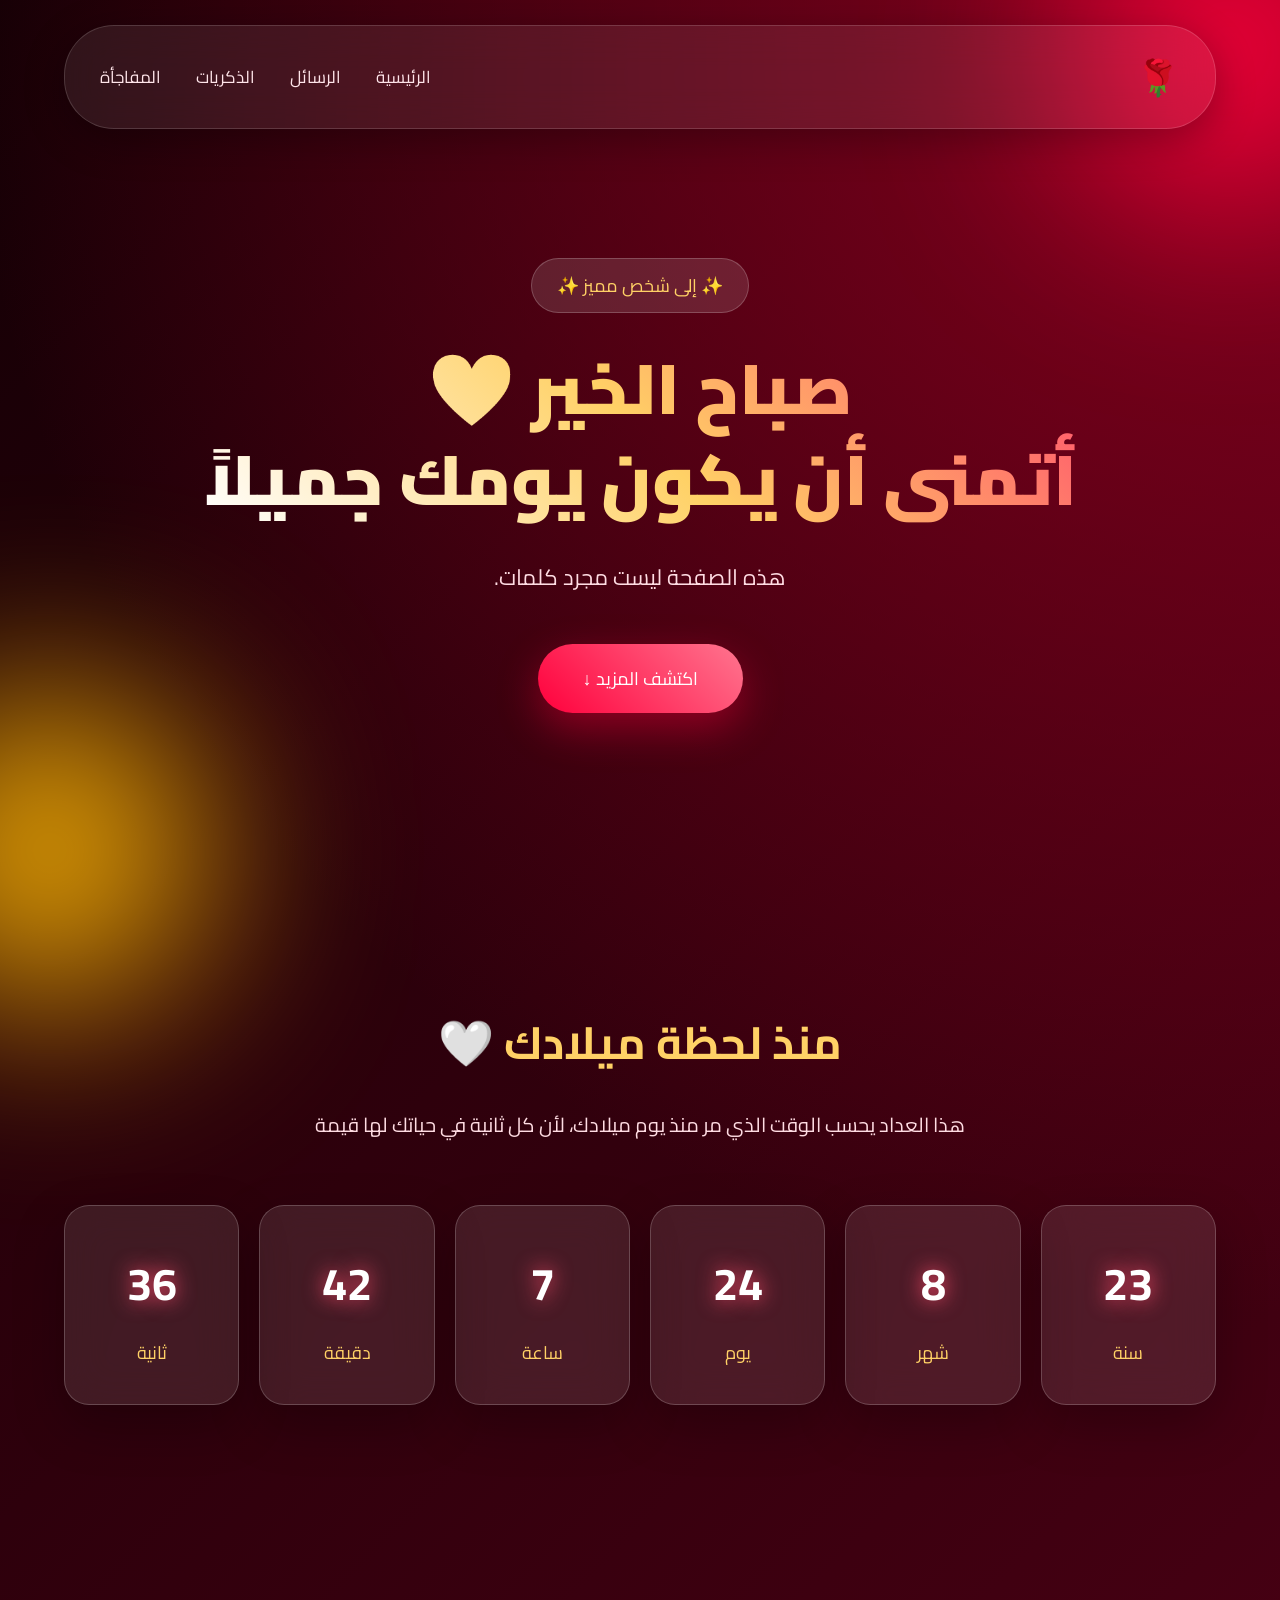
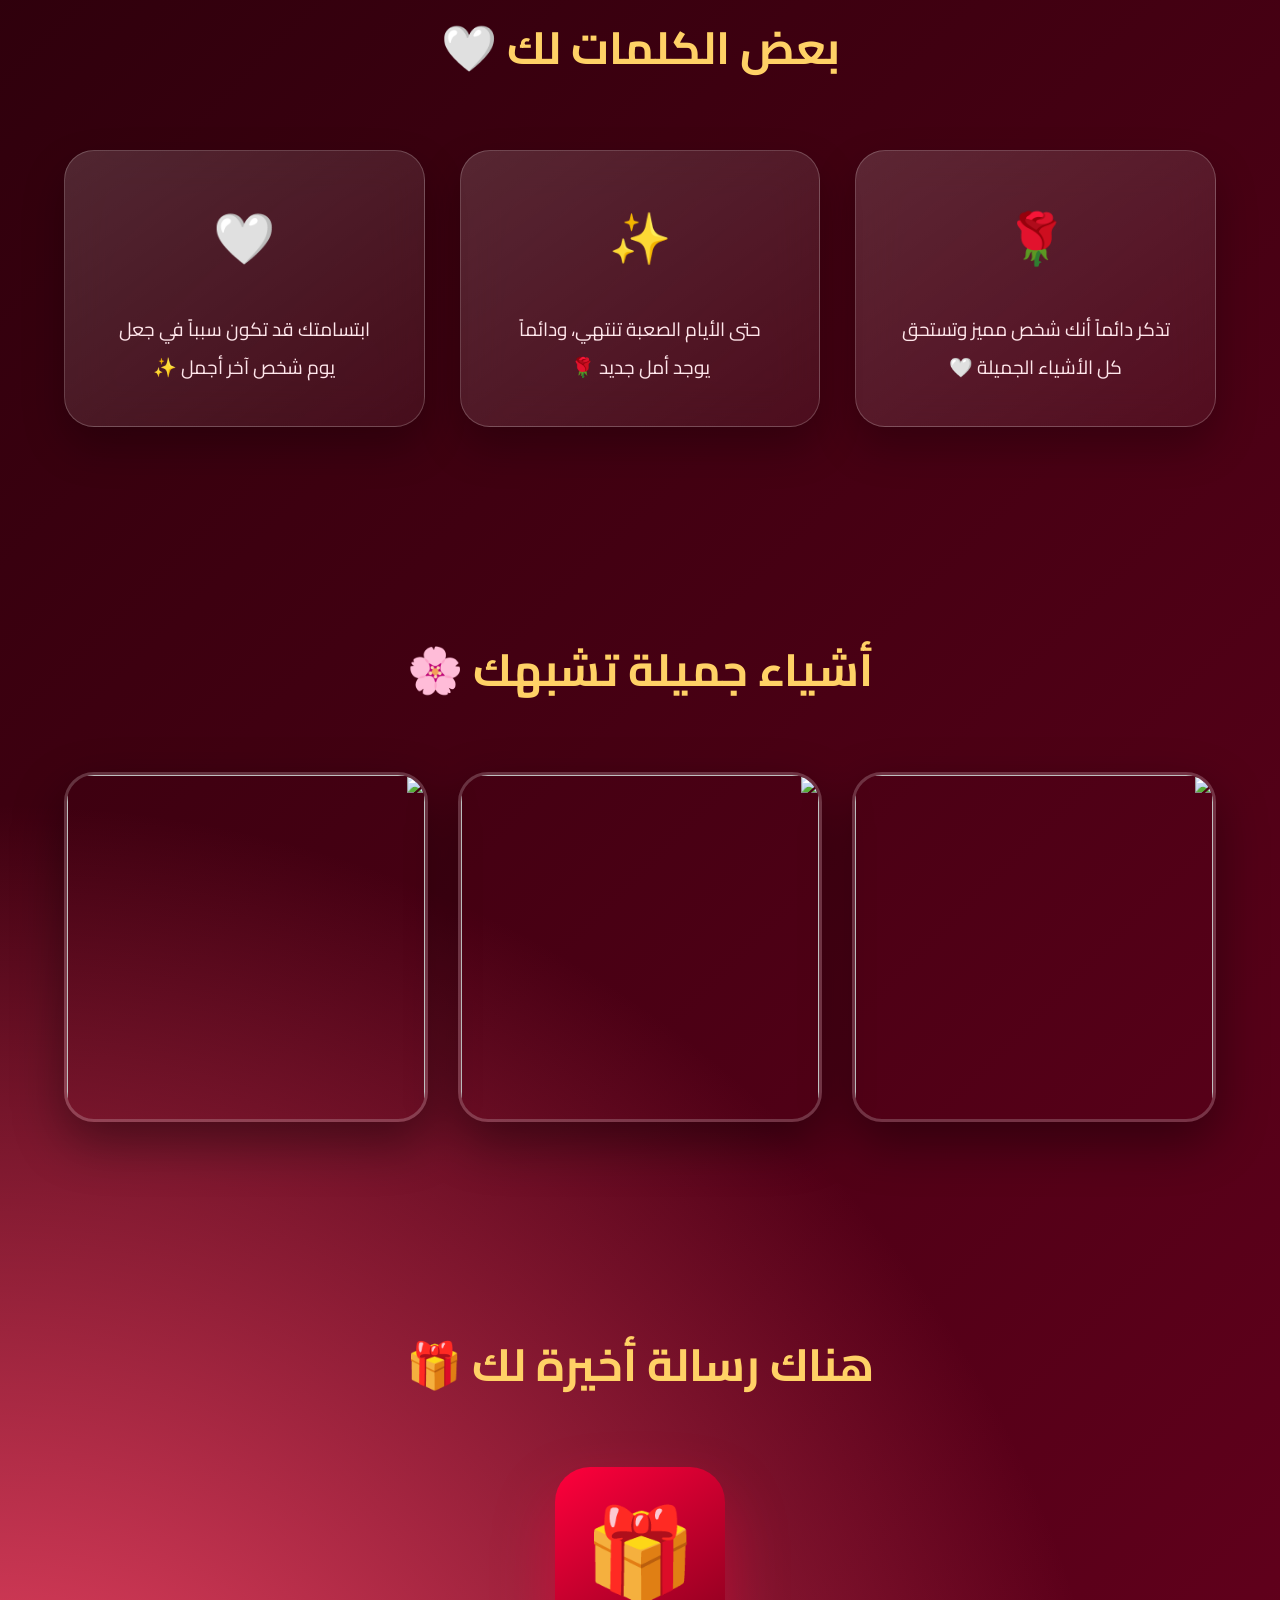
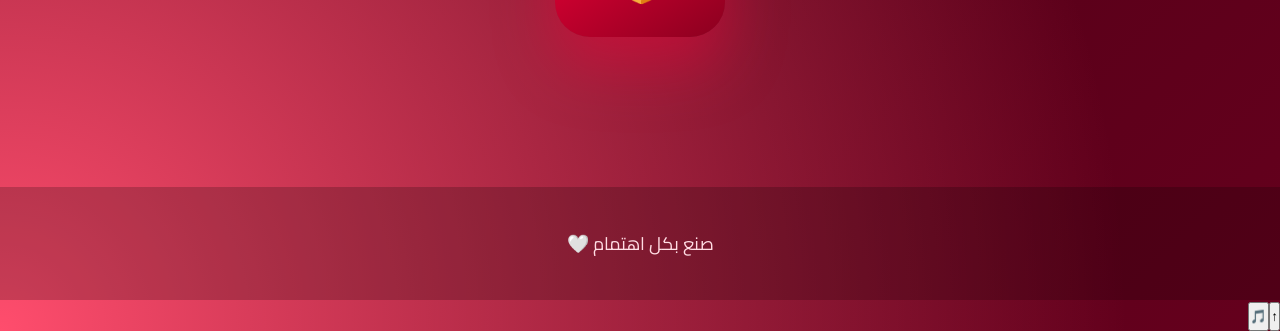
==== home.html @ 2ee4ba19 "Add files via upload" ====
<!doctype html>
<html lang="ar" dir="rtl">
  <head>
    <meta charset="UTF-8" />

    <meta name="viewport" content="width=device-width, initial-scale=1.0" />

    <title>إلى شخص مميز 🤍</title>

    <link rel="stylesheet" href="style.css" />

    <link rel="preconnect" href="https://fonts.googleapis.com" />

    <link rel="preconnect" href="https://fonts.gstatic.com" crossorigin />

    <link
      href="https://fonts.googleapis.com/css2?family=Cairo:wght@300;400;600;700;900&display=swap"
      rel="stylesheet"
    />
  </head>

  <body>
    <!-- Loading -->

    <div class="loading">
      <div class="loader-heart">❤️</div>

      <h2>أهلاً بك 🤍</h2>

      <p>يتم تجهيز شيء خاص لك...</p>
    </div>

    <!-- Background -->

    <div class="particles"></div>

    <div class="hearts"></div>

    <!-- Navbar -->

    <nav class="navbar">
      <div class="nav-logo">🌹</div>

      <ul>
        <li>الرئيسية</li>

        <li>الرسائل</li>

        <li>الذكريات</li>

        <li>المفاجأة</li>
      </ul>
    </nav>

    <!-- Hero Section -->

    <section class="hero">
      <div class="hero-content">
        <span> ✨ إلى شخص مميز ✨ </span>

        <h1>هناك أشخاص يجعلون للحياة معنى أجمل</h1>

        <p>هذه الصفحة ليست مجرد كلمات... بل لحظات ورسائل صنعت خصيصاً لك 🤍</p>

        <a href="#counter"> اكتشف المزيد ↓ </a>
      </div>
    </section>

    <!-- Birthday Counter -->

    <section id="counter" class="counter-section">
      <h2>منذ لحظة ميلادك 🤍</h2>

      <p>
        هذا العداد يحسب الوقت الذي مر منذ يوم ميلادك، لأن كل ثانية في حياتك لها
        قيمة
      </p>

      <div class="counter-box">
        <div class="time">
          <h3 id="years">0</h3>

          <span> سنة </span>
        </div>

        <div class="time">
          <h3 id="months">0</h3>

          <span> شهر </span>
        </div>

        <div class="time">
          <h3 id="days">0</h3>

          <span> يوم </span>
        </div>

        <div class="time">
          <h3 id="hours">0</h3>

          <span> ساعة </span>
        </div>

        <div class="time">
          <h3 id="minutes">0</h3>

          <span> دقيقة </span>
        </div>

        <div class="time">
          <h3 id="seconds">0</h3>

          <span> ثانية </span>
        </div>
      </div>
    </section>

    <!-- Messages -->

    <section class="messages">
      <h2>بعض الكلمات لك 🤍</h2>

      <div class="message-grid">
        <div class="message-card">
          <h3>🌹</h3>

          <p>لا تنسى أبداً أنك شخص مميز، وأن وجودك يصنع فرقاً.</p>
        </div>

        <div class="message-card">
          <h3>✨</h3>

          <p>مهما كانت الأيام صعبة، دائماً يوجد شيء جميل ينتظرك.</p>
        </div>

        <div class="message-card">
          <h3>🤍</h3>

          <p>ابتسم دائماً، فأنت تستحق كل الأشياء الجميلة.</p>
        </div>
      </div>
    </section>

    <!-- Flowers Gallery -->

    <section class="gallery">
      <h2>أشياء جميلة تشبهك 🌸</h2>

      <div class="gallery-container">
        <img src="images/rose1.jpg" />

        <img src="images/rose2.jpg" />

        <img src="images/flowers.jpg" />
      </div>
    </section>

    <!-- Surprise -->

    <section class="surprise">
      <h2>هناك رسالة أخيرة لك 🎁</h2>

      <div class="gift" id="gift">🎁</div>

      <div class="hidden-message" id="hiddenMessage">
        <p>
          تذكر دائماً أنك شخص يستحق السعادة، وأن كل خطوة تخطوها تقربك من شيء
          أجمل. لا تتوقف عن الحلم، ولا تنسى قيمة نفسك 🤍
        </p>
      </div>
    </section>

    <footer>صنع بكل اهتمام 🤍</footer>

    <script src="script.js"></script>
  </body>
</html>
---- style.css ----
/* =====================================
        Global Settings
===================================== */


*{

    margin:0;
    padding:0;
    box-sizing:border-box;

    font-family:"Cairo",sans-serif;

}


html{

    scroll-behavior:smooth;

}


body{

    min-height:100vh;

    background:

    radial-gradient(circle at top right,#8b001f,transparent 35%),

    radial-gradient(circle at bottom left,#ff4d6d,transparent 30%),

    linear-gradient(

        135deg,

        #140005,

        #3d0010,

        #65001d

    );


    color:white;

    overflow-x:hidden;

}




/* =====================================
        Selection
===================================== */


::selection{

    background:#ffb703;

    color:#000;

}





/* =====================================
        Loading Screen
===================================== */


.loading{

    position:fixed;

    inset:0;

    background:

    linear-gradient(

    135deg,

    #120006,

    #8b001f

    );


    display:flex;

    flex-direction:column;

    justify-content:center;

    align-items:center;


    z-index:9999;


    animation:hideLoading 1s ease 3s forwards;

}



.loader-heart{

    font-size:80px;

    animation:

    heartbeat 1s infinite;

}



.loading h2{

    margin-top:20px;

    font-size:35px;

}



.loading p{

    margin-top:10px;

    color:#ffd6dd;

}





@keyframes heartbeat{


    0%{

        transform:scale(1);

    }


    50%{

        transform:scale(1.2);

    }


    100%{

        transform:scale(1);

    }


}




@keyframes hideLoading{


    to{

        opacity:0;

        visibility:hidden;

    }


}





/* =====================================
        Floating Hearts
===================================== */


.hearts{

    position:fixed;

    width:100%;

    height:100%;

    top:0;

    left:0;

    pointer-events:none;

    overflow:hidden;

    z-index:-1;

}



.heart{

    position:absolute;

    bottom:-50px;

    color:#fff;

    opacity:.7;


    animation:floatHeart linear infinite;


}



@keyframes floatHeart{


    from{

        transform:

        translateY(0)

        rotate(0deg);


        opacity:0;


    }



    20%{

        opacity:1;

    }




    to{

        transform:

        translateY(-120vh)

        rotate(360deg);



        opacity:0;


    }


}








/* =====================================
        Particles Background
===================================== */


.particles::before,
.particles::after{


    content:"";

    position:fixed;


    width:300px;

    height:300px;


    border-radius:50%;


    filter:blur(100px);


    z-index:-2;



}



.particles::before{


    background:#ff003c;


    top:-100px;

    right:-100px;


    animation:moveGlow 8s infinite alternate;


}




.particles::after{


    background:#ffb703;


    bottom:-100px;

    left:-100px;


    animation:moveGlow 10s infinite alternate;


}




@keyframes moveGlow{


    from{

        transform:translate(0);

    }


    to{

        transform:translate(80px,-50px);

    }


}






/* =====================================
        Flower Images
===================================== */


.flowers img{


    position:fixed;


    width:180px;


    opacity:.25;


    z-index:-1;


}




.flower1{

    top:10%;

    left:-40px;

    transform:rotate(30deg);


}



.flower2{


    bottom:5%;

    right:-50px;


    transform:rotate(-40deg);


}




.flower3{


    top:45%;

    left:50%;


    width:100px!important;


}
/* =====================================
        Navbar
===================================== */


.navbar{

    width:90%;

    position:fixed;

    top:25px;

    left:50%;

    transform:translateX(-50%);


    display:flex;

    justify-content:space-between;

    align-items:center;


    padding:18px 35px;


    background:rgba(255,255,255,.08);


    backdrop-filter:blur(20px);


    border:1px solid rgba(255,255,255,.15);


    border-radius:50px;


    z-index:1000;


    box-shadow:

    0 10px 40px rgba(0,0,0,.3);


}



.nav-logo{

    font-size:35px;


    animation:rotateRose 5s infinite linear;


}



@keyframes rotateRose{


    from{

        transform:rotate(0);

    }


    to{

        transform:rotate(360deg);

    }


}




.navbar ul{


    display:flex;


    list-style:none;


    gap:35px;


}




.navbar li{


    cursor:pointer;


    font-size:17px;


    color:#ffe5ea;


    transition:.3s;


}




.navbar li:hover{


    color:#ffb703;


    transform:translateY(-3px);


}







/* =====================================
        Hero Section
===================================== */


.hero{


    min-height:100vh;


    display:flex;


    align-items:center;


    justify-content:center;


    text-align:center;


    padding:120px 20px 50px;


}




.hero-content{


    max-width:900px;


    animation:heroShow 1.5s ease;


}




.hero-content span{


    display:inline-block;


    padding:10px 25px;


    border-radius:50px;


    background:rgba(255,255,255,.12);


    border:1px solid rgba(255,255,255,.2);


    color:#ffd166;


    font-size:18px;


    margin-bottom:30px;


}




.hero h1{


    font-size:70px;


    line-height:1.3;


    font-weight:900;


    background:linear-gradient(

    45deg,

    #fff,

    #ffd166,

    #ff4d6d

    );


    -webkit-background-clip:text;


    color:transparent;


}



.hero p{


    margin-top:30px;


    font-size:22px;


    color:#ffdce3;


    line-height:2;


}



.hero a{


    display:inline-block;


    margin-top:45px;


    padding:18px 45px;


    border-radius:50px;


    text-decoration:none;


    color:white;


    background:

    linear-gradient(

    45deg,

    #ff003c,

    #ff758f

    );


    font-size:18px;


    box-shadow:

    0 15px 40px rgba(255,0,60,.4);


    transition:.4s;


}




.hero a:hover{


    transform:translateY(-8px) scale(1.05);


    box-shadow:

    0 25px 60px rgba(255,0,60,.6);


}




@keyframes heroShow{


    from{

        opacity:0;

        transform:translateY(80px);


    }


    to{

        opacity:1;

        transform:translateY(0);


    }


}








/* =====================================
        Glass Effect General
===================================== */


.counter-section,
.messages,
.gallery,
.surprise{


    width:90%;


    margin:auto;


    padding:100px 0;


}




/* =====================================
        Birthday Counter
===================================== */


.counter-section{

    text-align:center;

}



.counter-section h2{

    font-size:45px;

    margin-bottom:20px;


    color:#ffd166;

}



.counter-section > p{

    max-width:700px;

    margin:auto;

    color:#ffdce3;

    font-size:20px;

    line-height:2;

}





.counter-box{


    margin-top:60px;


    display:grid;


    grid-template-columns:

    repeat(6,1fr);


    gap:20px;


}



.time{


    padding:35px 15px;


    background:

    rgba(255,255,255,.1);


    backdrop-filter:blur(20px);



    border-radius:25px;


    border:

    1px solid rgba(255,255,255,.2);



    box-shadow:


    0 20px 50px rgba(0,0,0,.25);



    transition:.4s;


}




.time:hover{


    transform:

    translateY(-15px)

    scale(1.05);



    background:

    rgba(255,255,255,.18);



}




.time h3{


    font-size:45px;


    color:#fff;


    text-shadow:


    0 0 20px #ff4d6d;


}



.time span{


    display:block;


    margin-top:10px;


    color:#ffd166;


    font-size:18px;


}







/* =====================================
        Messages Section
===================================== */


.messages h2,
.gallery h2,
.surprise h2{


    text-align:center;


    font-size:45px;


    margin-bottom:60px;


    color:#ffd166;


}




.message-grid{


    display:grid;


    grid-template-columns:

    repeat(auto-fit,minmax(280px,1fr));


    gap:35px;


}





.message-card{


    padding:40px;


    min-height:260px;



    display:flex;


    flex-direction:column;


    justify-content:center;


    align-items:center;


    text-align:center;



    background:


    linear-gradient(

    145deg,

    rgba(255,255,255,.15),

    rgba(255,255,255,.05)

    );



    border-radius:30px;



    border:

    1px solid rgba(255,255,255,.2);



    backdrop-filter:blur(20px);



    transition:.5s;



    box-shadow:


    0 20px 40px rgba(0,0,0,.25);


}




.message-card:hover{


    transform:

    translateY(-15px)

    rotate(2deg);



    box-shadow:


    0 30px 70px rgba(255,0,60,.3);


}





.message-card h3{


    font-size:50px;


    margin-bottom:25px;


}




.message-card p{


    font-size:19px;


    color:#ffe6eb;


    line-height:2;


}





/* =====================================
        Gallery
===================================== */


.gallery-container{


    display:grid;


    grid-template-columns:

    repeat(auto-fit,minmax(250px,1fr));


    gap:30px;


}




.gallery-container img{


    width:100%;


    height:350px;


    object-fit:cover;


    border-radius:30px;



    border:

    3px solid rgba(255,255,255,.2);



    transition:.5s;



    box-shadow:


    0 20px 50px rgba(0,0,0,.4);



}





.gallery-container img:hover{


    transform:


    scale(1.08);


    border-color:#ffd166;



}





/* =====================================
        Surprise Gift
===================================== */


.surprise{

    text-align:center;

}



.gift{


    width:170px;

    height:170px;


    margin:50px auto;



    display:flex;


    justify-content:center;


    align-items:center;



    font-size:90px;


    cursor:pointer;



    background:

    linear-gradient(

    145deg,

    #ff003c,

    #8b001f

    );



    border-radius:35px;



    box-shadow:


    0 30px 60px rgba(255,0,60,.4);



    transition:.5s;



    animation:

    giftFloat 3s infinite ease-in-out;



}





.gift:hover{


    transform:

    scale(1.15)

    rotate(5deg);



}




@keyframes giftFloat{


    0%,100%{

        transform:translateY(0);

    }


    50%{

        transform:translateY(-20px);

    }


}







.hidden-message{


    display:none;


    max-width:750px;


    margin:40px auto;


    padding:45px;



    background:

    rgba(255,255,255,.12);



    border-radius:30px;


    backdrop-filter:blur(25px);



    border:

    1px solid rgba(255,255,255,.25);



    animation:

    messageShow .8s ease;


}



.hidden-message p{


    font-size:22px;


    line-height:2.2;


    color:#ffe8ed;



}



@keyframes messageShow{


    from{


        opacity:0;


        transform:scale(.7);


    }


    to{


        opacity:1;


        transform:scale(1);


    }


}







/* =====================================
        Footer
===================================== */


footer{


    text-align:center;


    padding:40px;


    background:

    rgba(0,0,0,.2);



    color:#ffdce3;


    font-size:18px;


}






/* =====================================
        Mobile Responsive
===================================== */



@media(max-width:900px){



.navbar{


    width:95%;


    padding:15px 20px;


}



.navbar ul{


    gap:15px;


}



.navbar li{


    font-size:13px;


}




.hero h1{


    font-size:45px;


}




.hero p{


    font-size:17px;


}





.counter-box{


    grid-template-columns:

    repeat(3,1fr);


}




}





@media(max-width:600px){



.navbar{


    display:none;


}




.hero{


    padding-top:80px;


}



.hero h1{


    font-size:34px;


}



.hero-content span{


    font-size:14px;


}




.counter-box{


    grid-template-columns:

    repeat(2,1fr);


}



.time{


    padding:25px 10px;


}



.time h3{


    font-size:35px;


}



.counter-section h2,
.messages h2,
.gallery h2,
.surprise h2{


    font-size:32px;


}




.message-card{


    padding:30px 20px;


}




.gallery-container img{


    height:280px;


}



.gift{


    width:130px;


    height:130px;


    font-size:65px;


}



.hidden-message p{


    font-size:18px;


}



}






/* =====================================
        Smooth Animation
===================================== */


section{


    animation:

    sectionFade 1s ease;


}




@keyframes sectionFade{


    from{


        opacity:0;


        transform:translateY(50px);


    }



    to{


        opacity:1;


        transform:translateY(0);


    }


}
/* =====================================
        Login Page Design
===================================== */


.login-container{

    min-height:100vh;

    display:flex;

    justify-content:center;

    align-items:center;

    padding:30px;

}



.login-card{

    width:450px;

    padding:50px 40px;

    text-align:center;


    background:

    linear-gradient(

    145deg,

    rgba(255,255,255,.15),

    rgba(255,255,255,.05)

    );


    backdrop-filter:blur(25px);


    border-radius:35px;


    border:

    1px solid rgba(255,255,255,.25);



    box-shadow:

    0 30px 80px rgba(0,0,0,.5);



    animation:

    loginShow 1.2s ease;



}



@keyframes loginShow{


from{

opacity:0;

transform:

translateY(80px)

scale(.8);

}


to{


opacity:1;

transform:

translateY(0)

scale(1);


}


}





.logo{


    width:100px;

    height:100px;

    margin:auto;


    display:flex;

    justify-content:center;

    align-items:center;



    font-size:55px;



    border-radius:50%;


    background:

    rgba(255,255,255,.1);



    box-shadow:

    0 0 40px rgba(255,0,60,.5);



    animation:

    logoPulse 2s infinite;


}





@keyframes logoPulse{


50%{

transform:scale(1.1);

}


}






.login-card h1{


    margin-top:30px;


    font-size:45px;



    background:

    linear-gradient(

    45deg,

    #ffd166,

    #ff4d6d

    );


    -webkit-background-clip:text;

    color:transparent;



}



.login-card h3{


    margin-top:15px;


    color:#ffe0e7;


    font-size:22px;


}



.login-card p{


    margin-top:20px;


    line-height:2;


    color:#ffdce3;


}





.input-box{


    margin-top:35px;


}



.input-box input{


    width:100%;


    padding:18px 25px;


    border:none;


    outline:none;


    border-radius:50px;



    background:

    rgba(255,255,255,.15);



    color:white;


    font-size:18px;


    text-align:center;



    border:

    1px solid rgba(255,255,255,.3);



}



.input-box input::placeholder{


color:#ffdce3;


}







#enterBtn{


    width:100%;


    margin-top:25px;


    padding:18px;


    border:none;


    border-radius:50px;


    cursor:pointer;


    font-size:20px;


    font-weight:bold;



    color:white;



    background:

    linear-gradient(

    45deg,

    #ff003c,

    #ff758f

    );



    box-shadow:

    0 15px 40px rgba(255,0,60,.5);



    transition:.4s;


}





#enterBtn:hover{


    transform:

    translateY(-7px);



    box-shadow:

    0 25px 60px rgba(255,0,60,.7);


}





#error{


display:block;


margin-top:20px;


font-size:18px;


}
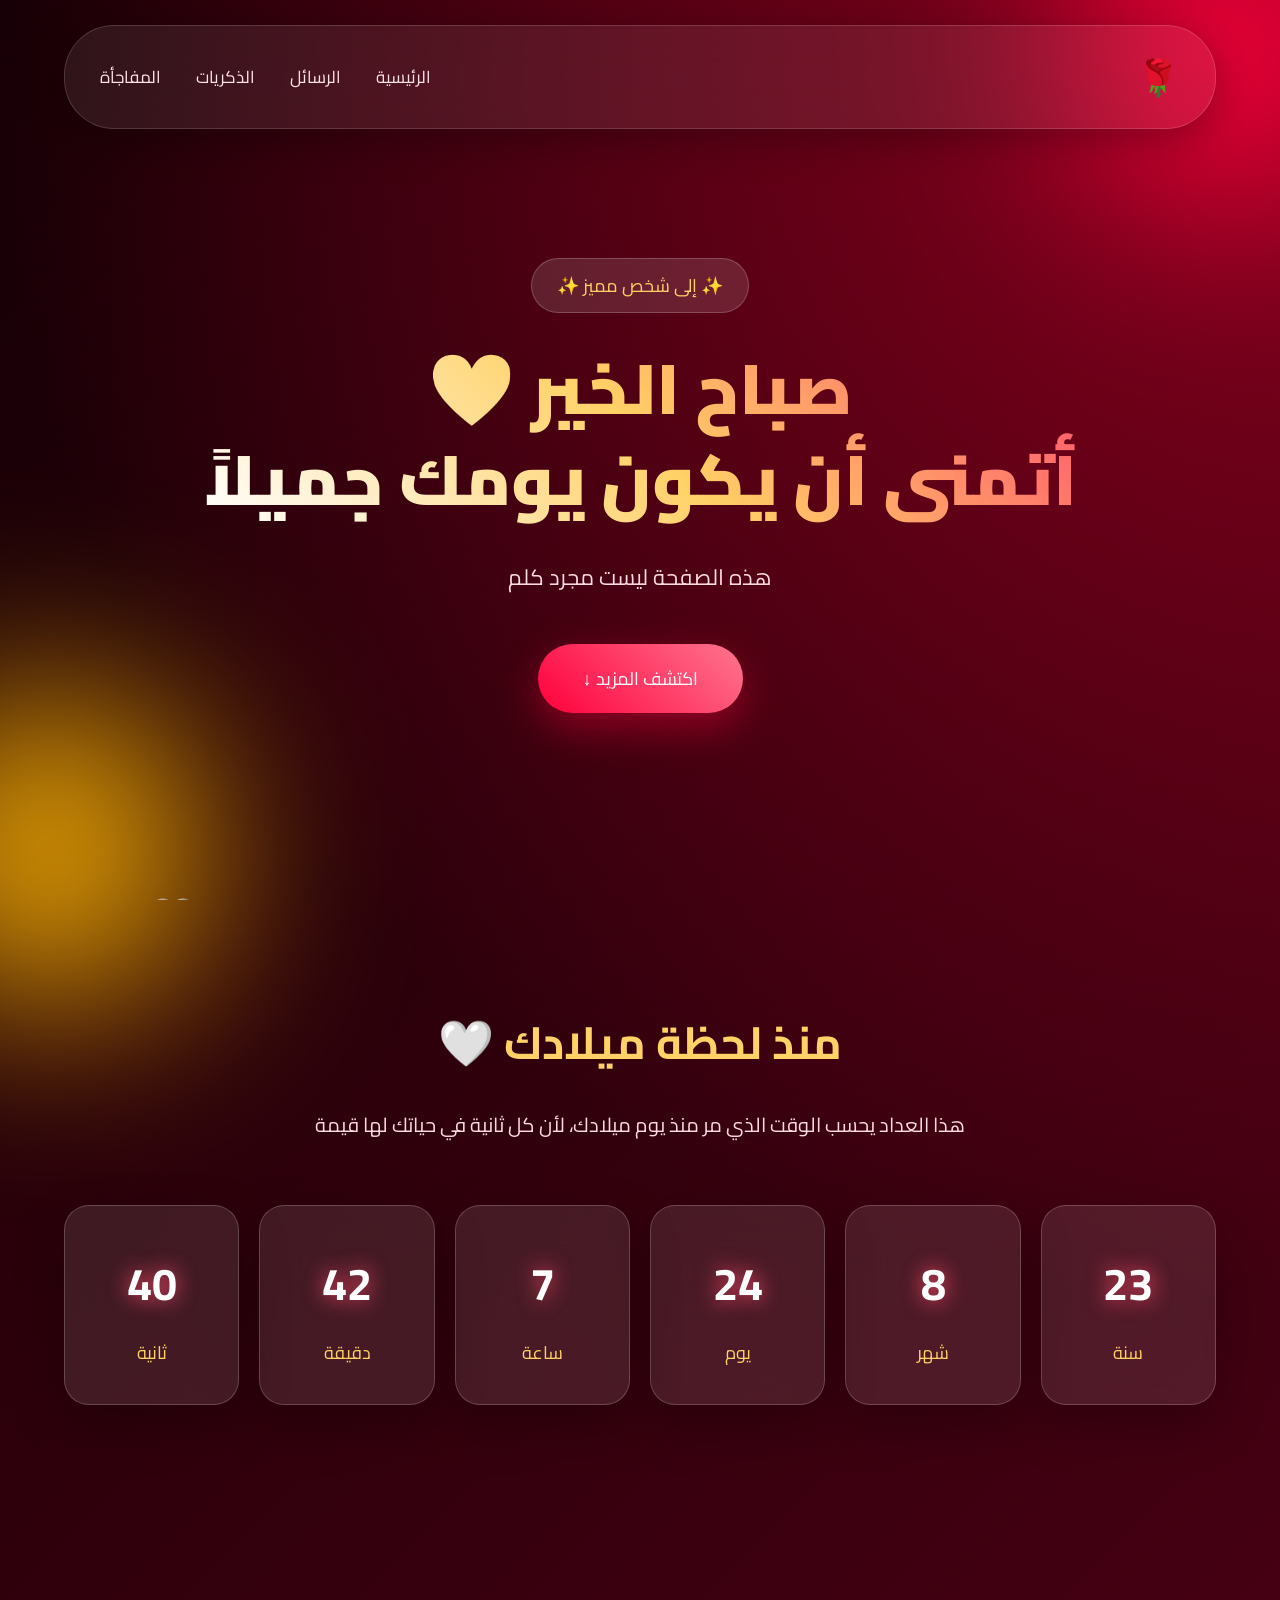
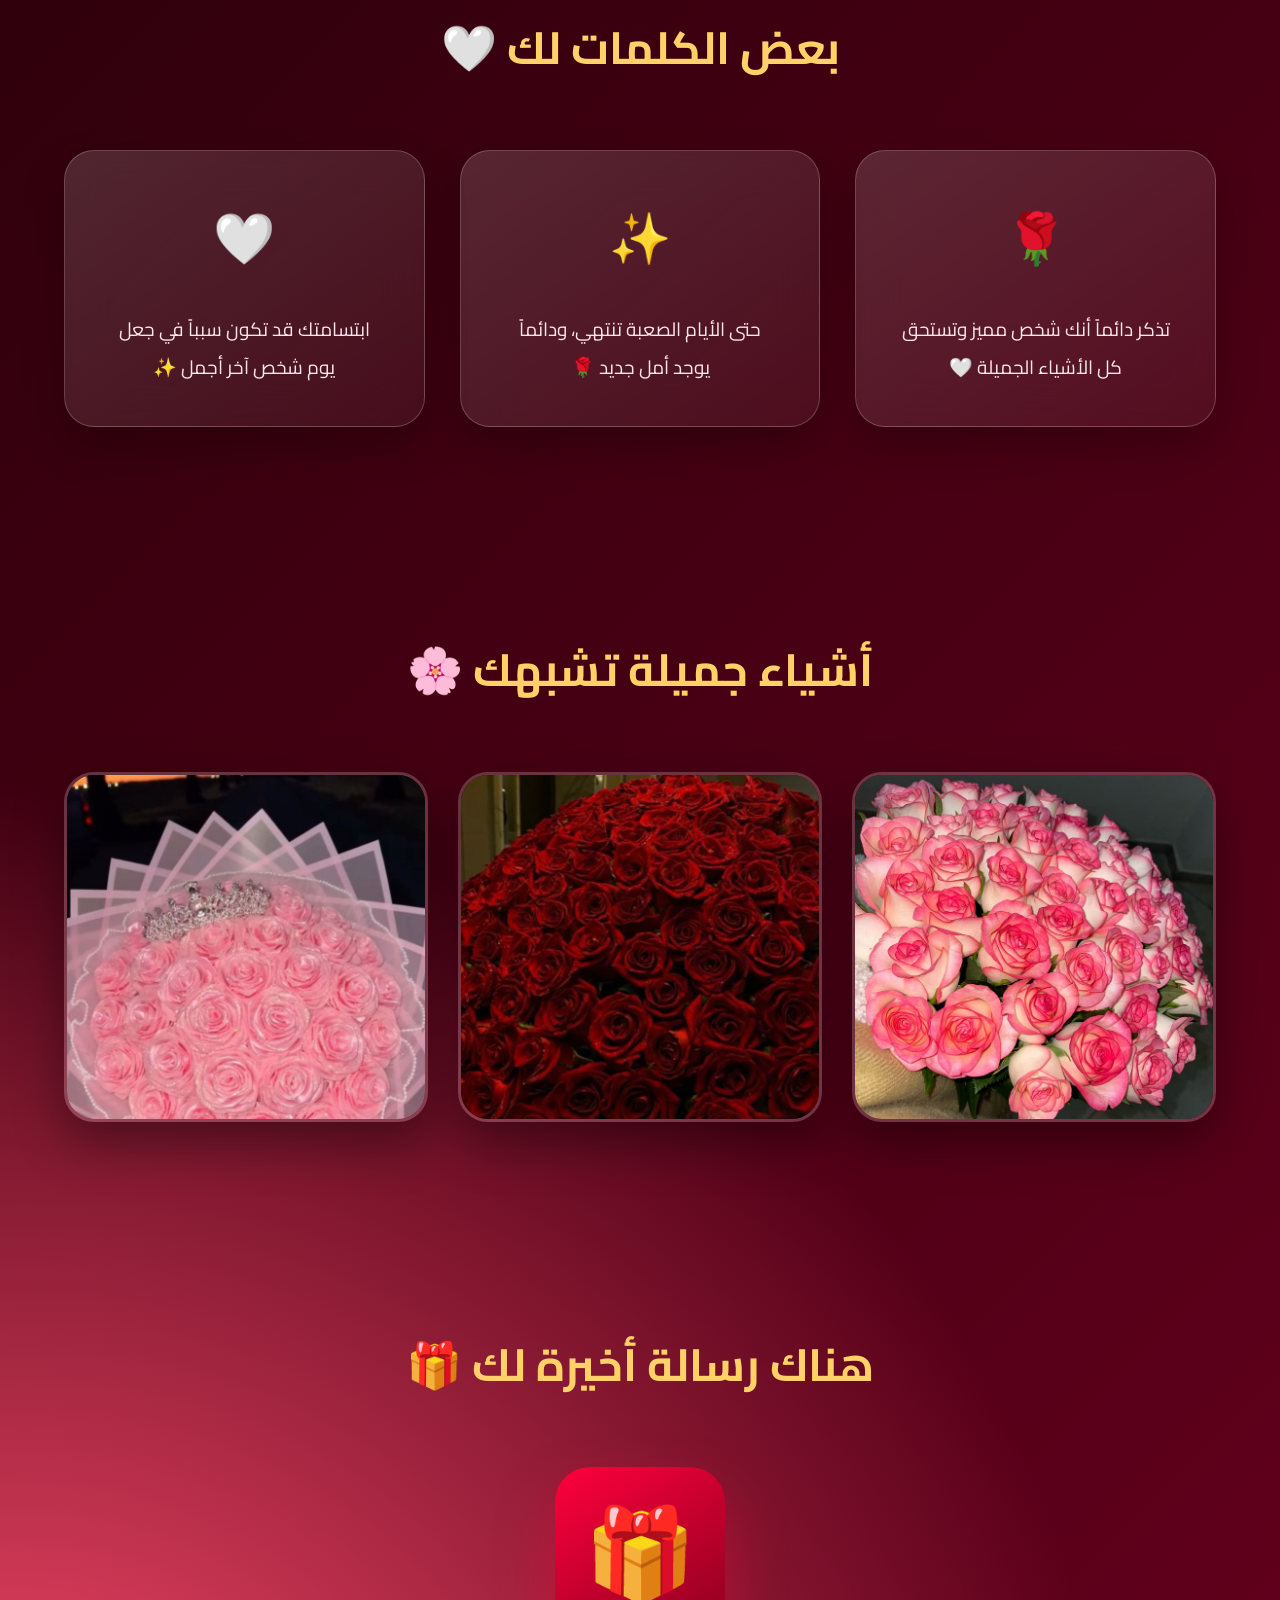
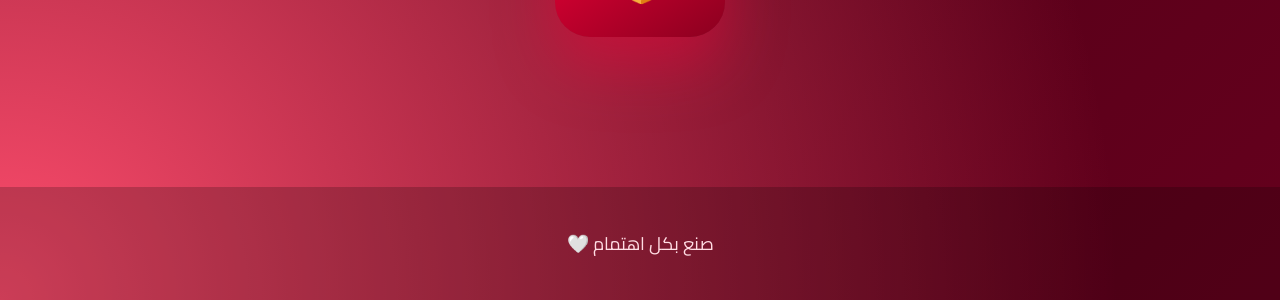
==== commit 9daac1ec: "Add files via upload" ====
--- a/home.html
+++ b/home.html
@@ -147,11 +147,11 @@
       <h2>أشياء جميلة تشبهك 🌸</h2>
 
       <div class="gallery-container">
-        <img src="images/rose1.jpg" />
-
-        <img src="images/rose2.jpg" />
-
-        <img src="images/flowers.jpg" />
+        <img src="images/download (1).jpg" />
+
+        <img src="images/download (2).jpg" />
+
+        <img src="images/download (4).jpg" />
       </div>
     </section>
 
@@ -164,8 +164,43 @@
 
       <div class="hidden-message" id="hiddenMessage">
         <p>
-          تذكر دائماً أنك شخص يستحق السعادة، وأن كل خطوة تخطوها تقربك من شيء
-          أجمل. لا تتوقف عن الحلم، ولا تنسى قيمة نفسك 🤍
+          بصي انا عايز استغل الفرصة دي واقولك حاجة يمكن مقلتهاش كفاية قبل كده بس
+          بجد انا ممتن جدا لكل حاجة حلوة منك ولكل موقف جميل عملتيه ولكل مرة كنتي
+          فيها انسانة طيبة وجدعة حتى في الوقت اللي كان نفسك انتي نفسك تلاقي حد
+          يقف جنبك انتي من الناس اللي وجودها في حياة اللي حواليها بيفرق حتى لو
+          انتي مش واخدة بالك من ده عايزك تعرفي اني فخور بيكي جدا مش علشان
+          امتحانات خلصت ولا علشان سنة عدت وخلاص لكن علشان الطريقة اللي استحملتي
+          بيها كل اللي حصل معاكي علشان كل مرة الدنيا ضغطت عليكي ومع ذلك حاولتي
+          تكملي علشان كل مرة تعبتي فيها ومقولتيش خلاص علشان قلبك اللي فضل طيب
+          رغم انك اتوجعتي كتير انا عارف ان الفترة اللي فاتت مكنتش سهلة عليكي
+          خالص وعارف انك شيلتي حاجات كتير جواكي يمكن ناس كتير مشافتش منها غير
+          جزء صغير بس انا شايف قد ايه كنتي بتحاربي وقد ايه كنتي بتحاولي تفضلي
+          واقفة رغم كل التعب والخوف والضغط وعايز اشكرك على كل حاجة حلوة منك
+          اشكرك على ثقتك فيا وعلى انك لما كنتي محتاجة حد تفتكري اسمي وتيجي
+          تتكلمي معايا اشكرك على كل مرة حكيتيلي فيها حاجة جواكي وعلى كل مرة
+          سمحتيلي اكون موجود ولو بكلمة بسيطة او سماع بس يمكن انتي مش عارفة بس
+          اوقات كتير مجرد ان حد يلاقي شخص يسمعه من غير حكم عليه دي لوحدها بتفرق
+          كتير وانتي كنتي بتديني ثقة كبيرة لما تحكيلي وانا مقدر ده جدا بس عايزك
+          بقى تعرفي حاجة مهمة اوي متنسيش نفسك وسط كل اللي حصل متنسيش البنت
+          الحلوة اللي جواكي متنسيش احلامك ومتنسيش انك مش مجرد سنة امتحانات ولا
+          مجرد نتيجة ولا مجرد كلام ناس انتي انسانة ليكي قيمة كبيرة اكبر بكتير من
+          اي ظرف عدي عليكي انا عايزك تبصي لنفسك بنفس النظرة اللي الناس اللي
+          بتحبك بيبصوا بيها ليكي شوفي قد ايه انتي حاولتي وقد ايه انتي اجتهدتي
+          وقد ايه قلبك كان نضيف حتى مع ناس وجعوكي مش كل الناس تعرف قيمة القلوب
+          الطيبة ومش كل الناس تعرف تحافظ على الناس اللي بتحبها لكن ده عمره ما
+          كان عيب فيكي بالعكس دي من اجمل الحاجات اللي فيكي وخليكي فاكرة ان
+          المرحلة دي خلصت وبدأت صفحة جديدة ومهما كان اللي حصل فيها فهي علمتك
+          وقوتك وخليتك تعرفي نفسك اكتر وتعرفي مين يستحق يكون قريب منك ومين لا
+          انا متأكد ان قدامك حاجات حلوة كتير ولسه هتشوفي من الدنيا مواقف تخليكي
+          تعرفي ان كل التعب اللي فات كان له معنى فشكرا بجد على كل حاجة حلوة منك
+          شكرا على طيبتك وعلى احترامك وعلى قلبك وعلى ثقتك وعلى كل مرة كنتي فيها
+          شخص جميل رغم انك كنتي محتاجة حد يكون جميل معاكي وخليكي دايما فاكرة انك
+          تستحقي الخير والراحة والفرحة وان ربنا قادر يعوضك عن كل لحظة تعب وكل
+          دمعة نزلت منك بحاجة اجمل بكتير واتمنى من قلبي ان الفترة الجاية تكون
+          اهدى عليكي وتبدأي تشوفي نفسك بشكل احلى وتفتكري انك مش بس عدتي من مرحلة
+          صعبة انتي خرجتي منها اقوى وانضج واوعى وانا موجود لو احتجتي تتكلمي او
+          حتى لو محتاجة حد يسمعك بس متنسيش اهم شخص لازم يفضل جنبك وهو انتي نفسك
+          يارب اشوفك احلى واجمل واشطر دكتوره في الدنيا
         </p>
       </div>
     </section>
--- a/style.css
+++ b/style.css
@@ -440,7 +440,7 @@
 
 
 
-.flower3{
+.flower4{
 
 
     top:45%;
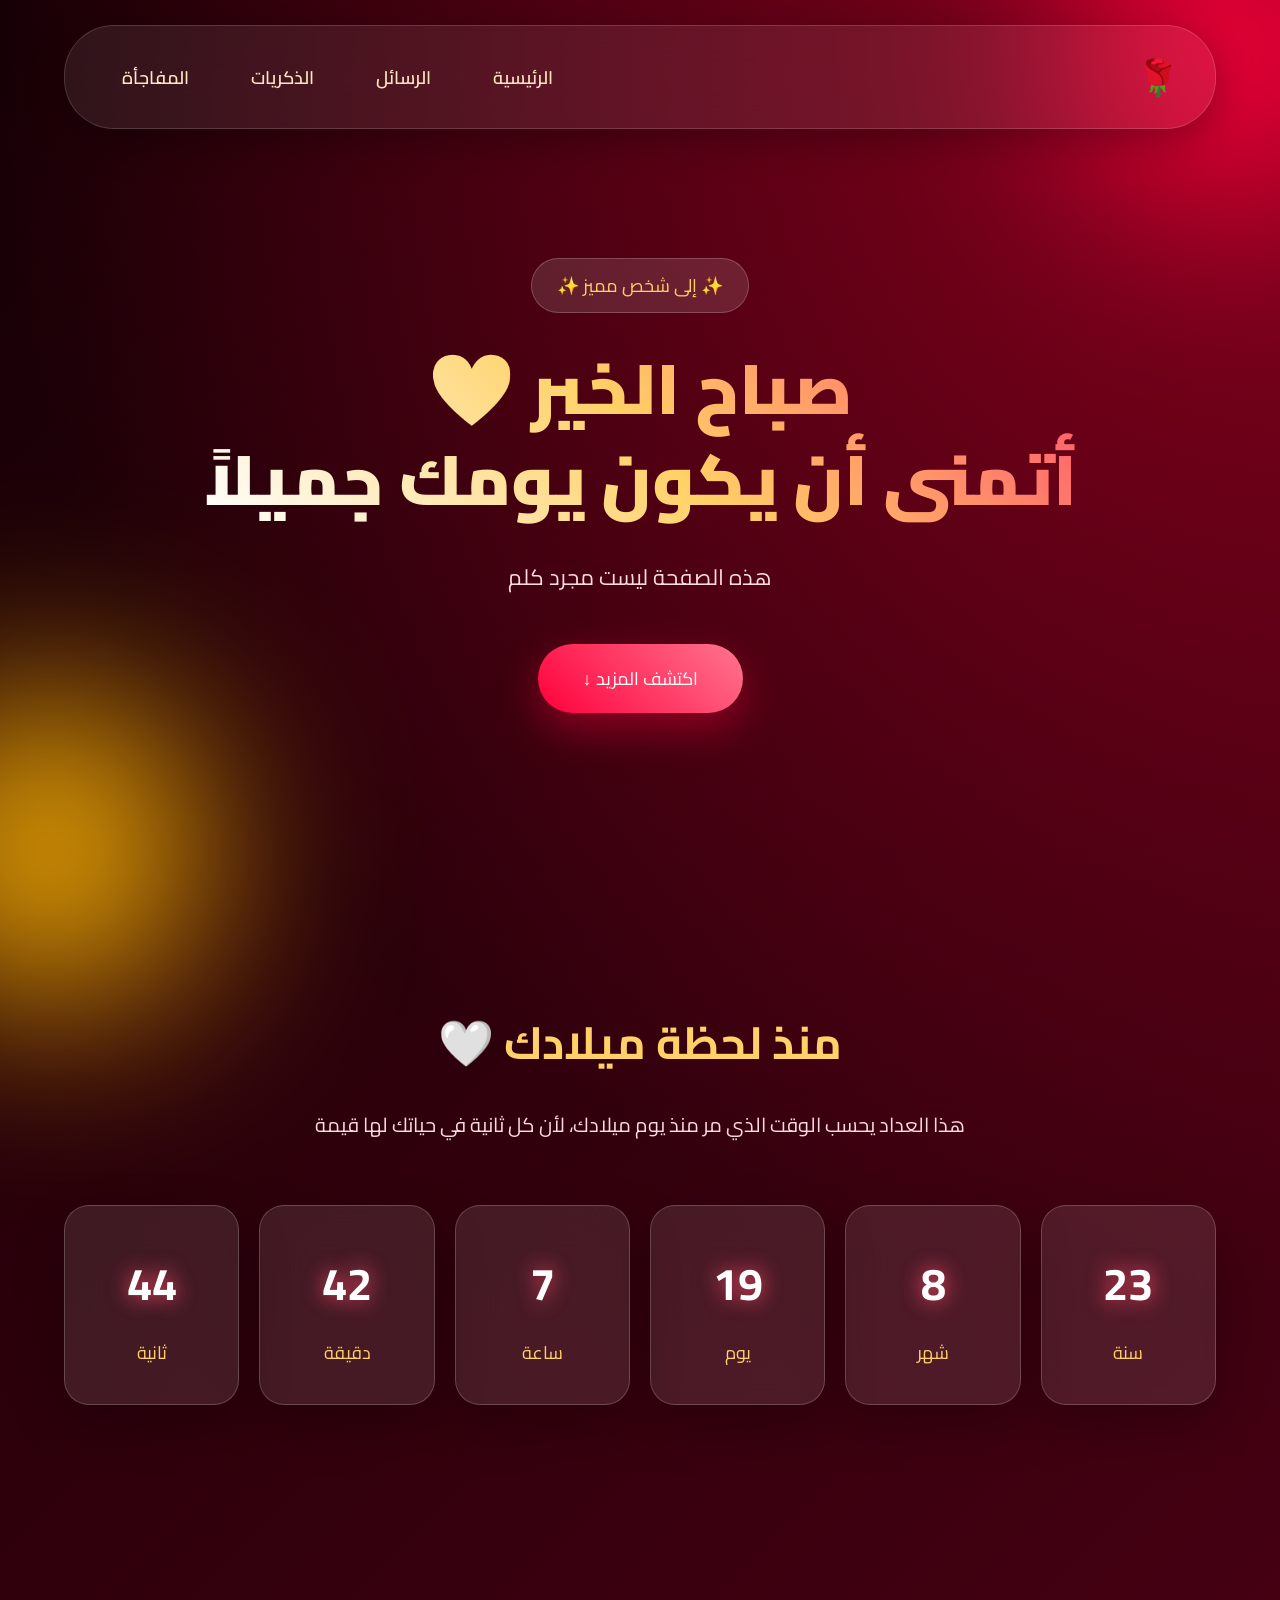
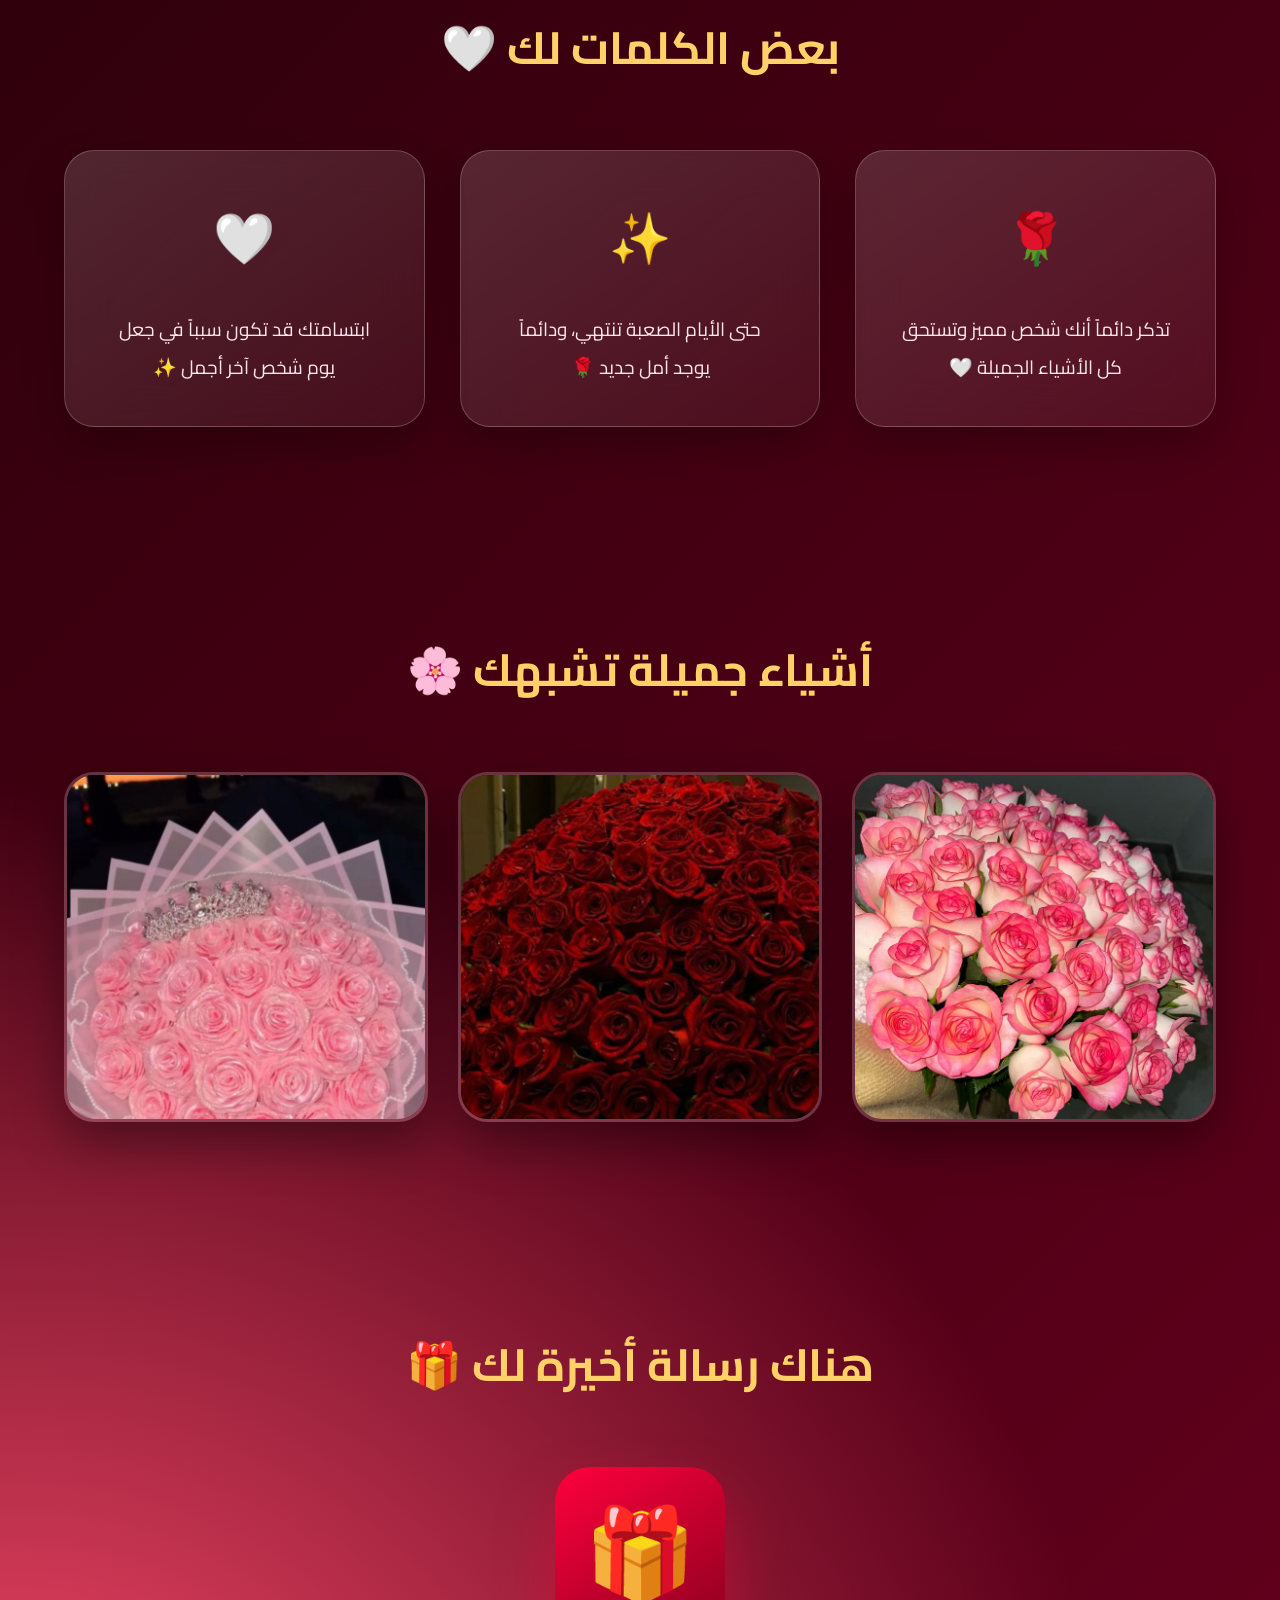
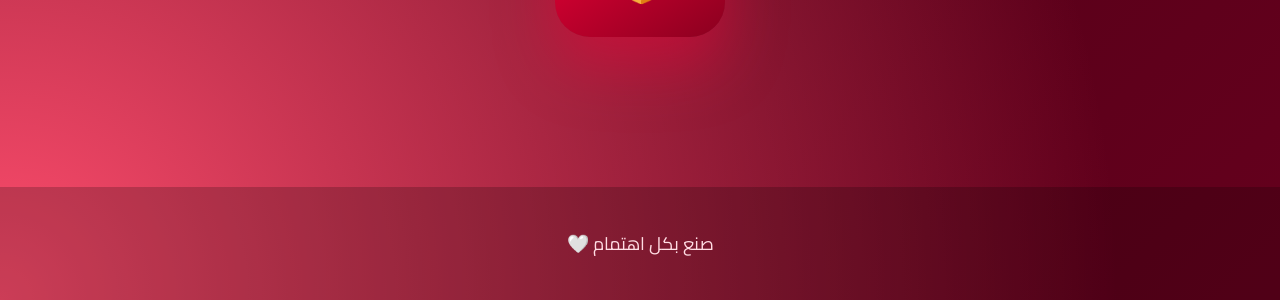
==== commit 285816a5: "Add files via upload" ====
--- a/home.html
+++ b/home.html
@@ -42,19 +42,19 @@
       <div class="nav-logo">🌹</div>
 
       <ul>
-        <li>الرئيسية</li>
-
-        <li>الرسائل</li>
-
-        <li>الذكريات</li>
-
-        <li>المفاجأة</li>
+        <li><a href="#hero">الرئيسية</a></li>
+
+        <li><a href="#messages">الرسائل</a></li>
+
+        <li><a href="#memories">الذكريات</a></li>
+
+        <li><a href="#surprise">المفاجأة</a></li>
       </ul>
     </nav>
 
     <!-- Hero Section -->
 
-    <section class="hero">
+    <section class="hero" id="hero">
       <div class="hero-content">
         <span> ✨ إلى شخص مميز ✨ </span>
 
@@ -117,7 +117,7 @@
 
     <!-- Messages -->
 
-    <section class="messages">
+    <section class="messages" id="messages">
       <h2>بعض الكلمات لك 🤍</h2>
 
       <div class="message-grid">
@@ -143,7 +143,7 @@
 
     <!-- Flowers Gallery -->
 
-    <section class="gallery">
+    <section class="gallery" id="memories">
       <h2>أشياء جميلة تشبهك 🌸</h2>
 
       <div class="gallery-container">
@@ -157,7 +157,7 @@
 
     <!-- Surprise -->
 
-    <section class="surprise">
+    <section class="surprise" id="surprise">
       <h2>هناك رسالة أخيرة لك 🎁</h2>
 
       <div class="gift" id="gift">🎁</div>
--- a/style.css
+++ b/style.css
@@ -537,19 +537,11 @@
 
 
 
-
 .navbar ul{
-
-
-    display:flex;
-
-
-    list-style:none;
-
-
-    gap:35px;
-
-
+    display: flex;
+    align-items: center;
+    gap: 18px;
+    list-style: none;
 }
 
 
@@ -584,6 +576,49 @@
     transform:translateY(-3px);
 
 
+}
+.navbar a{
+    position: relative;
+    text-decoration: none;
+    color: #ffe7c2;
+    font-size: 18px;
+    font-weight: 600;
+    padding: 12px 22px;
+    border-radius: 40px;
+    transition: all .35s ease;
+    overflow: hidden;
+    z-index: 1;
+}
+
+/* الخلفية عند المرور */
+.navbar a::before{
+    content: "";
+    position: absolute;
+    inset: 0;
+    background: linear-gradient(135deg,#ff9a5a,#ff5f8f);
+    border-radius: inherit;
+    transform: scaleX(0);
+    transform-origin: left;
+    transition: transform .35s ease;
+    z-index: -1;
+}
+
+/* Hover */
+.navbar a:hover::before{
+    transform: scaleX(1);
+}
+
+.navbar a:hover{
+    color: white;
+    transform: translateY(-3px);
+    box-shadow: 0 8px 25px rgba(255,120,140,.35);
+}
+
+/* الصفحة الحالية */
+.navbar a.active{
+    background: linear-gradient(135deg,#ff9a5a,#ff5f8f);
+    color: white;
+    box-shadow: 0 8px 25px rgba(255,120,140,.35);
 }
 
 
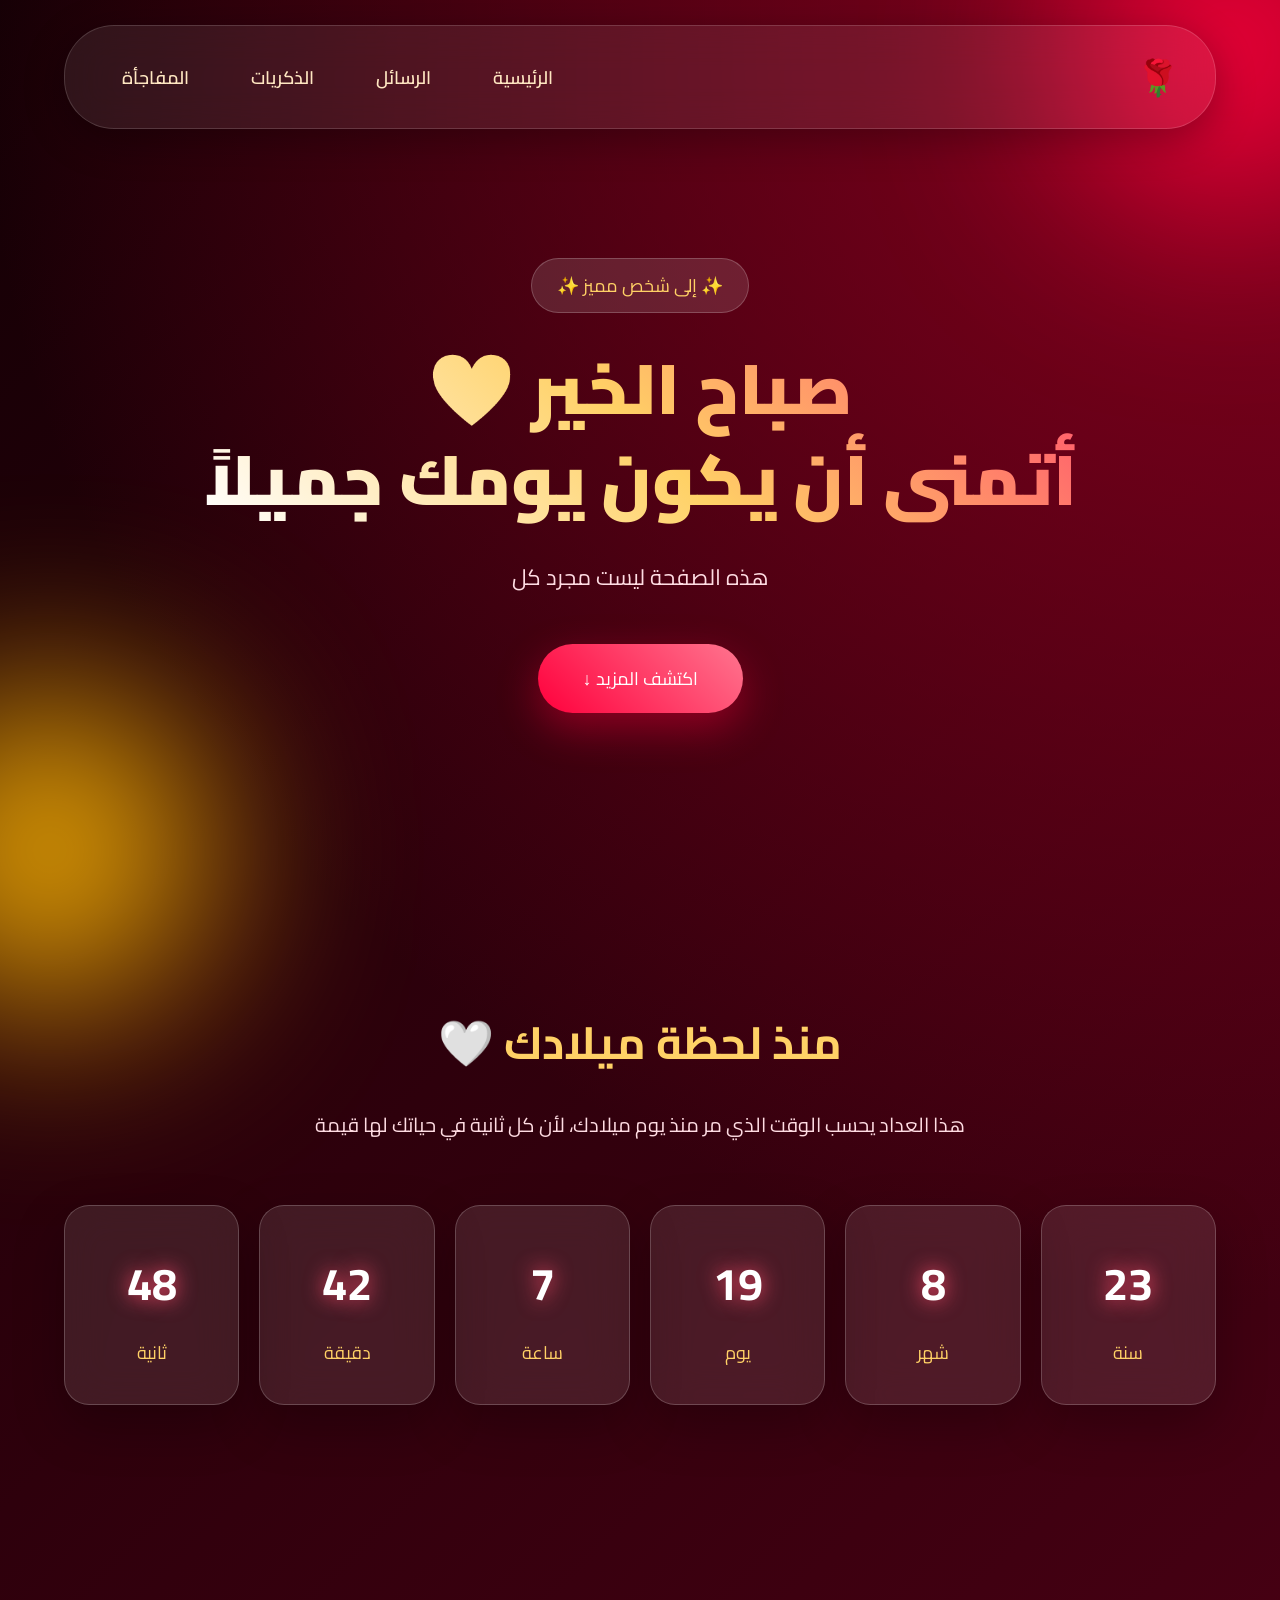
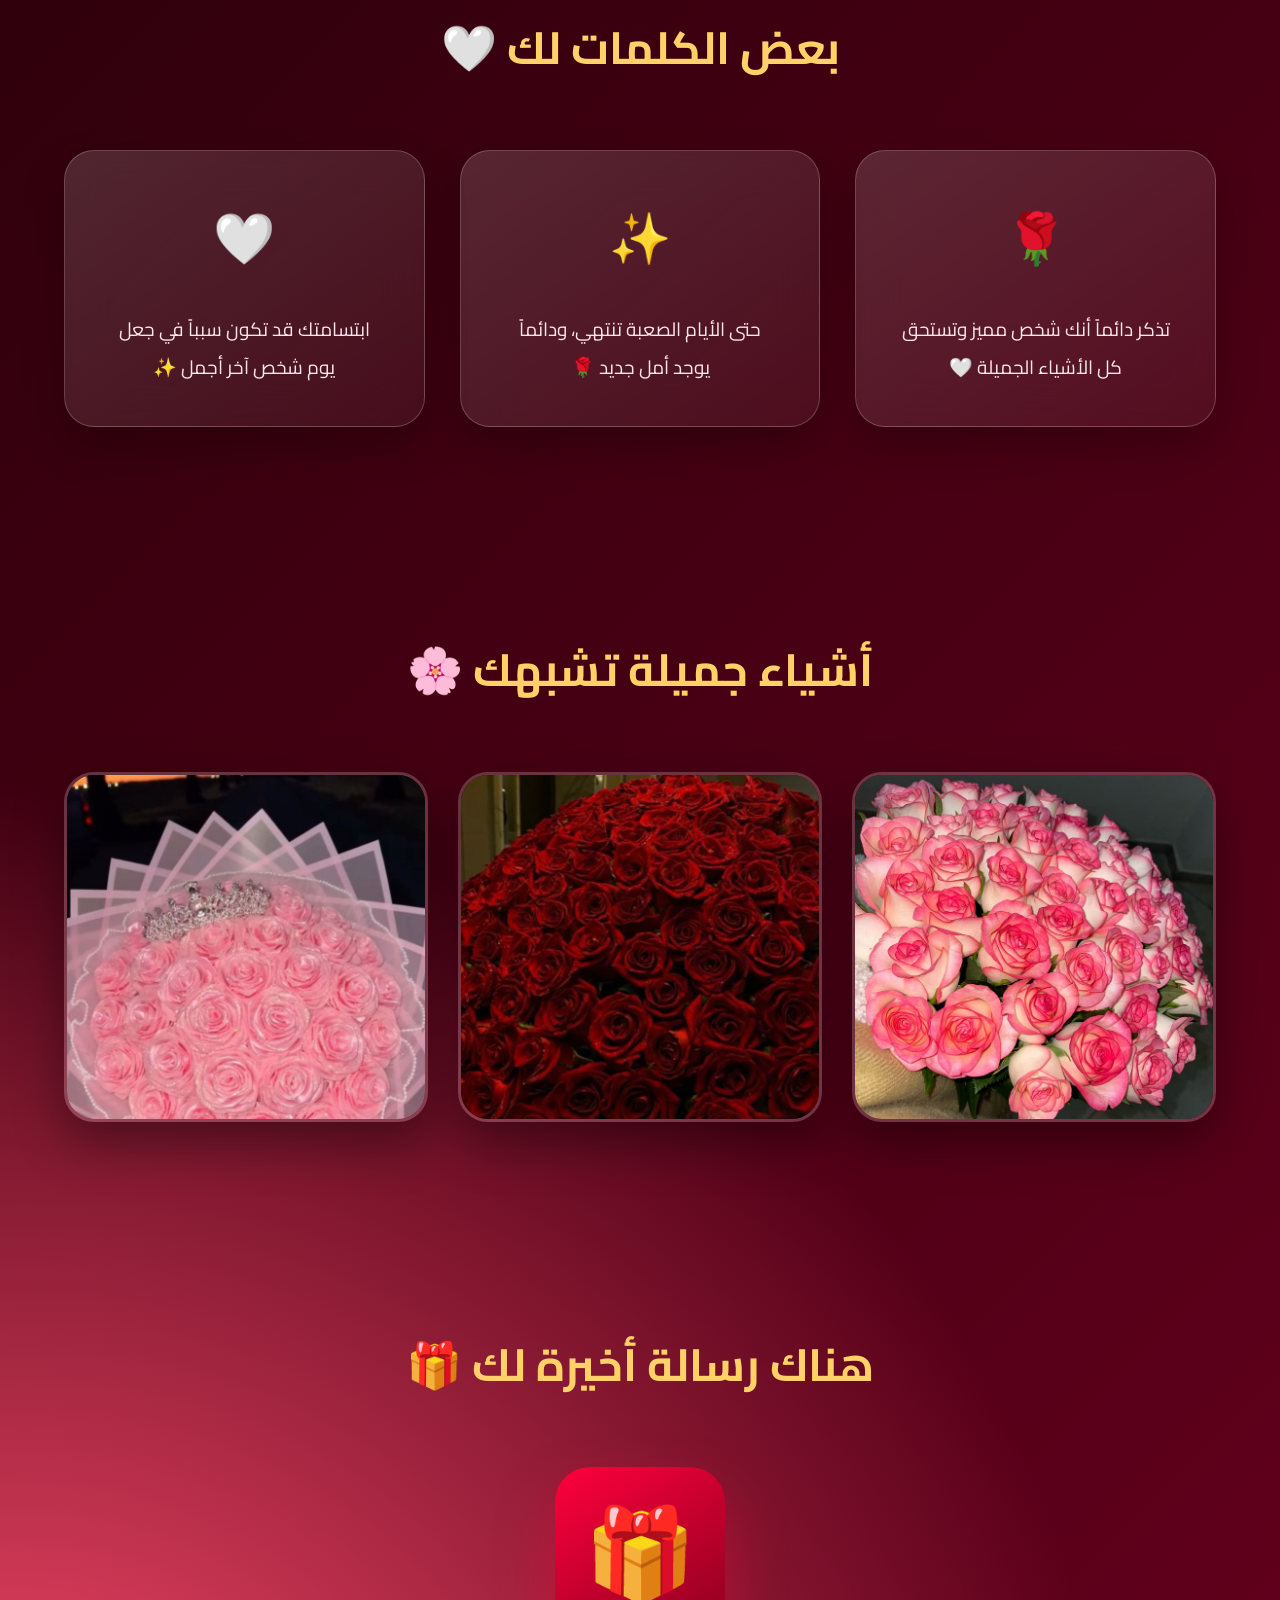
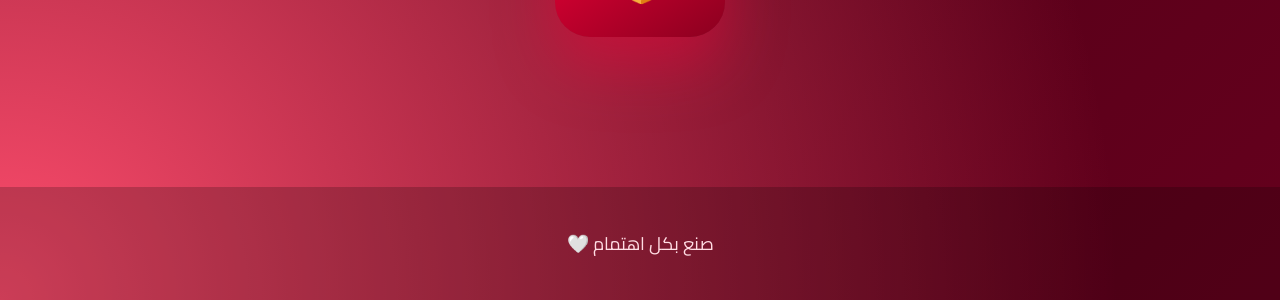
==== commit b0cb75de: "Add files via upload" ====
--- a/home.html
+++ b/home.html
@@ -168,39 +168,43 @@
           بجد انا ممتن جدا لكل حاجة حلوة منك ولكل موقف جميل عملتيه ولكل مرة كنتي
           فيها انسانة طيبة وجدعة حتى في الوقت اللي كان نفسك انتي نفسك تلاقي حد
           يقف جنبك انتي من الناس اللي وجودها في حياة اللي حواليها بيفرق حتى لو
-          انتي مش واخدة بالك من ده عايزك تعرفي اني فخور بيكي جدا مش علشان
-          امتحانات خلصت ولا علشان سنة عدت وخلاص لكن علشان الطريقة اللي استحملتي
-          بيها كل اللي حصل معاكي علشان كل مرة الدنيا ضغطت عليكي ومع ذلك حاولتي
-          تكملي علشان كل مرة تعبتي فيها ومقولتيش خلاص علشان قلبك اللي فضل طيب
-          رغم انك اتوجعتي كتير انا عارف ان الفترة اللي فاتت مكنتش سهلة عليكي
-          خالص وعارف انك شيلتي حاجات كتير جواكي يمكن ناس كتير مشافتش منها غير
-          جزء صغير بس انا شايف قد ايه كنتي بتحاربي وقد ايه كنتي بتحاولي تفضلي
-          واقفة رغم كل التعب والخوف والضغط وعايز اشكرك على كل حاجة حلوة منك
-          اشكرك على ثقتك فيا وعلى انك لما كنتي محتاجة حد تفتكري اسمي وتيجي
-          تتكلمي معايا اشكرك على كل مرة حكيتيلي فيها حاجة جواكي وعلى كل مرة
-          سمحتيلي اكون موجود ولو بكلمة بسيطة او سماع بس يمكن انتي مش عارفة بس
-          اوقات كتير مجرد ان حد يلاقي شخص يسمعه من غير حكم عليه دي لوحدها بتفرق
-          كتير وانتي كنتي بتديني ثقة كبيرة لما تحكيلي وانا مقدر ده جدا بس عايزك
-          بقى تعرفي حاجة مهمة اوي متنسيش نفسك وسط كل اللي حصل متنسيش البنت
-          الحلوة اللي جواكي متنسيش احلامك ومتنسيش انك مش مجرد سنة امتحانات ولا
-          مجرد نتيجة ولا مجرد كلام ناس انتي انسانة ليكي قيمة كبيرة اكبر بكتير من
-          اي ظرف عدي عليكي انا عايزك تبصي لنفسك بنفس النظرة اللي الناس اللي
-          بتحبك بيبصوا بيها ليكي شوفي قد ايه انتي حاولتي وقد ايه انتي اجتهدتي
-          وقد ايه قلبك كان نضيف حتى مع ناس وجعوكي مش كل الناس تعرف قيمة القلوب
-          الطيبة ومش كل الناس تعرف تحافظ على الناس اللي بتحبها لكن ده عمره ما
-          كان عيب فيكي بالعكس دي من اجمل الحاجات اللي فيكي وخليكي فاكرة ان
-          المرحلة دي خلصت وبدأت صفحة جديدة ومهما كان اللي حصل فيها فهي علمتك
-          وقوتك وخليتك تعرفي نفسك اكتر وتعرفي مين يستحق يكون قريب منك ومين لا
-          انا متأكد ان قدامك حاجات حلوة كتير ولسه هتشوفي من الدنيا مواقف تخليكي
-          تعرفي ان كل التعب اللي فات كان له معنى فشكرا بجد على كل حاجة حلوة منك
-          شكرا على طيبتك وعلى احترامك وعلى قلبك وعلى ثقتك وعلى كل مرة كنتي فيها
-          شخص جميل رغم انك كنتي محتاجة حد يكون جميل معاكي وخليكي دايما فاكرة انك
-          تستحقي الخير والراحة والفرحة وان ربنا قادر يعوضك عن كل لحظة تعب وكل
-          دمعة نزلت منك بحاجة اجمل بكتير واتمنى من قلبي ان الفترة الجاية تكون
-          اهدى عليكي وتبدأي تشوفي نفسك بشكل احلى وتفتكري انك مش بس عدتي من مرحلة
-          صعبة انتي خرجتي منها اقوى وانضج واوعى وانا موجود لو احتجتي تتكلمي او
-          حتى لو محتاجة حد يسمعك بس متنسيش اهم شخص لازم يفضل جنبك وهو انتي نفسك
-          يارب اشوفك احلى واجمل واشطر دكتوره في الدنيا
+          انتي مش واخدة بالك من ده عايزك تعرفي اني فخور بيكي جدا انا اه كلامي
+          ميفرقش معاكي انت فخر ل اي حد كده كده مش علشان ماجستير ولا علشان سنين
+          عدت وخلاص لكن علشان الطريقة اللي استحملتي بيها كل اللي حصل معاكي حتى
+          في المشاكل اللي انت لسه فيها علشان كل مرة الدنيا ضغطت عليكي ومع ذلك
+          حاولتي تكملي انا متاكد ان ده حصل علشان كده وصلتي للمكانة اللي انت ما
+          شاء الله فيها حاليا علشان كل مرة تعبتي فيها ومقولتيش خلاص علشان قلبك
+          اللي فضل طيب رغم انك اكيد اتوجعتي ف اي مرة او اي يوم انا عارف ان
+          الفترة اللي فاتت مكنتش سهلة عليكي خالص وعارف انك شيلتي حاجات كتير
+          جواكي يمكن ناس كتير مشافتش منها غير جزء صغير وانا من الناس دي بس انا
+          متاكد انك كنت ادها وعايز اشكرك على كل حاجة حلوة منك اشكرك على ثقتك فيا
+          عامة ف اي حاجة واشكرك انك سمحتيلي اكون موجود ولو بكلمة بسيطة او سماع
+          بس ده شرف كبير ليا يمكن انتي مش عارفة بس اوقات كتير مجرد ان حد يلاقي
+          شخص يسمعه من غير حكم عليه دي لوحدها بتفرق كتير وانتي كنتي بتديني ثقة
+          كبيرة لما كنت بتشجعيني بس عايزك بقى تعرفي حاجة مهمة اوي متنسيش نفسك
+          وسط كل اللي حصل متنسيش البنت الحلوة اللي جواكي متنسيش احلامك ومتنسيش
+          انك مش مجرد جامعة ولا مجرد نتيجة ولا مجرد كلام ناس انتي انسانة ليكي
+          قيمة كبيرة اكبر بكتير من اي ظرف عدي عليكي انا عايزك تبصي لنفسك بنفس
+          النظرة اللي الناس اللي بتحبك بيبصوا بيها ليكي شوفي قد ايه انتي حاولتي
+          وقد ايه انتي اجتهدتي وقد ايه قلبك كان نضيف حتى مع ناس وجعوكي مش كل
+          الناس تعرف قيمة القلوب الطيبة ومش كل الناس تعرف تحافظ على الناس اللي
+          بتحبها لكن ده عمره ما كان عيب فيكي بالعكس دي من اجمل الحاجات اللي فيكي
+          وخليكي فاكرة ان المرحلة دي خلصت وبدأت صفحة جديدة ان شاء الله تبقي
+          دكتورة اد الدنيا ومهما كان اللي حصل فيها فهي علمتك وقوتك وخلتك تعرفي
+          نفسك اكتر وتعرفي مين يستحق يكون قريب منك ومين لا انا متأكد ان قدامك
+          حاجات حلوة كتير ولسه هتشوفي من الدنيا مواقف تخليكي تعرفي ان كل التعب
+          اللي فات كان له معنى ولسه هنبيع الأرض ونبقى اغنى حد على الارض😂♥️ بهزر
+          ان شاء الله تبقي كده علشان تتصدقي وتقربي من ربنا اكتر وبدون بيع اي
+          حاجة عموما شكرا بجد على كل حاجة حلوة منك شكرا على طيبتك وعلى احترامك
+          وعلى قلبك وعلى ثقتك وعلى كل مرة كنتي فيها شخص جميل رغم انك كنتي محتاجة
+          حد يكون جميل معاكي وخليكي دايما فاكرة انك تستحقي الخير والراحة والفرحة
+          وان ربنا قادر يعوضك عن كل لحظة تعب وكل دمعة نزلت ف يوم ولا حاجة او يوم
+          تعب امتحانات او حتى وانت صغيرة بحاجة اجمل بكتير واتمنى من قلبي ان
+          الفترة الجاية تكون اهدى عليكي وتبدأي تشوفي نفسك بشكل احلى وتفتكري انك
+          مش بس عديتي من مرحلة صعبة انتي خرجتي منها اقوى وانضج واوعى وانا موجود
+          لو احتجتي تتكلمي او حتى لو محتاجة حد يسمعك بس متنسيش اهم شخص لازم يفضل
+          جنبك وهو انتي نفسك يارب اشوفك احلى واجمل واشطر دكتوره في الدنيا يا رب
+          🫶🌸
         </p>
       </div>
     </section>
